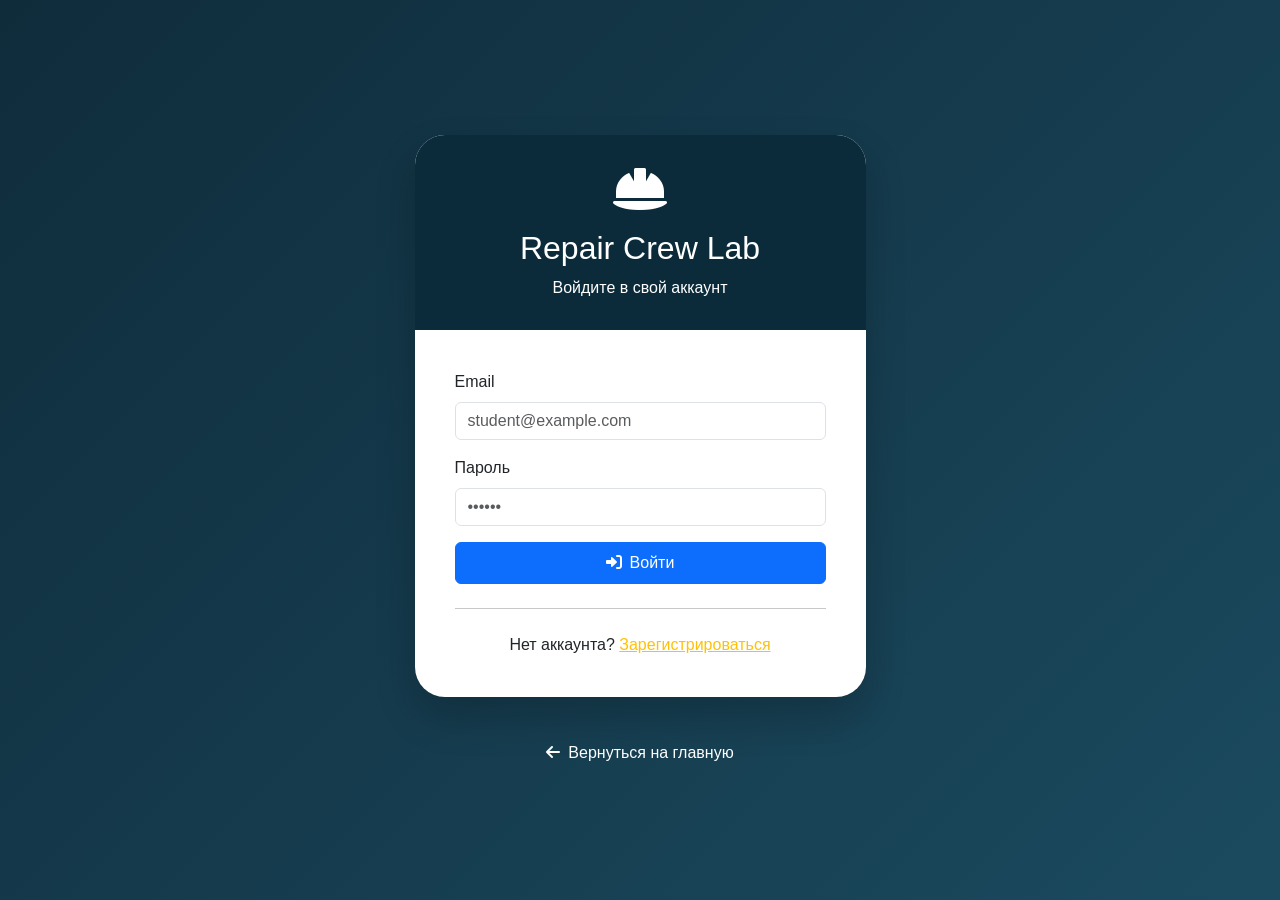
==== FRONT/login.html @ 31ef589c "Коммит 3 Добавлено много всего: 1. Система аккаунтов 2. Изменение страниц по нажатию на клавиши" ====
<!DOCTYPE html>
<html lang="ru">
<head>
    <meta charset="UTF-8">
    <meta name="viewport" content="width=device-width, initial-scale=1">
    <title>Вход | Repair Crew Lab</title>
    
    <link href="https://cdn.jsdelivr.net/npm/bootstrap@5.3.3/dist/css/bootstrap.min.css" rel="stylesheet">
    <link rel="stylesheet" href="https://cdnjs.cloudflare.com/ajax/libs/font-awesome/6.0.0-beta3/css/all.min.css">
    <link rel="stylesheet" href="css/style.css">
    
    <style>
        /* Дополнительные стили только для страницы входа */
        .login-page {
            min-height: 100vh;
            background: linear-gradient(135deg, #0f2c3b 0%, #1b4a5f 100%);
            display: flex;
            align-items: center;
            padding: 40px 0;
        }
        .login-card {
            border-radius: 30px;
            box-shadow: 0 20px 40px rgba(0,0,0,0.2);
            border: none;
            overflow: hidden;
        }
        .login-header {
            background: #0b2b3b;
            color: white;
            padding: 30px;
            text-align: center;
        }
        .login-body {
            padding: 40px;
        }
        .back-link {
            display: inline-block;
            margin-top: 20px;
            color: white;
            text-decoration: none;
        }
        .back-link:hover {
            color: #FFB347;
        }
    </style>
</head>
<body>

<div class="login-page">
    <div class="container">
        <div class="row justify-content-center">
            <div class="col-md-6 col-lg-5">
                
                <!-- Карточка входа -->
                <div class="card login-card">
                    <div class="login-header">
                        <i class="fas fa-hard-hat fa-3x mb-3"></i>
                        <h2 class="mb-0">Repair Crew Lab</h2>
                        <p class="mb-0 mt-2">Войдите в свой аккаунт</p>
                    </div>
                    <div class="login-body">
                        
                        <!-- Форма входа -->
                        <form id="loginForm">
                            <div class="mb-3">
                                <label class="form-label">Email</label>
                                <input type="email" class="form-control" id="loginEmail" placeholder="student@example.com" required>
                            </div>
                            <div class="mb-3">
                                <label class="form-label">Пароль</label>
                                <input type="password" class="form-control" id="loginPassword" placeholder="••••••" required>
                            </div>
                            <div id="loginError" class="text-danger small mb-3"></div>
                            <button type="submit" class="btn btn-primary w-100 py-2">
                                <i class="fas fa-sign-in-alt me-2"></i>Войти
                            </button>
                        </form>
                        
                        <hr class="my-4">
                        
                        <div class="text-center">
                            <p class="mb-0">Нет аккаунта? 
                                <a href="register.html" class="text-warning">Зарегистрироваться</a>
                            </p>
                        </div>
                    </div>
                </div>
                
                <!-- Ссылка назад на главную -->
                <div class="text-center mt-4">
                    <a href="index.html" class="back-link">
                        <i class="fas fa-arrow-left me-2"></i>Вернуться на главную
                    </a>
                </div>
                
            </div>
        </div>
    </div>
</div>

<script src="https://cdn.jsdelivr.net/npm/bootstrap@5.3.3/dist/js/bootstrap.bundle.min.js"></script>
<script>
    // Функции для работы с пользователями
    function loginUser(email, password) {
        const users = JSON.parse(localStorage.getItem('users') || '[]');
        const user = users.find(u => u.email === email && u.password === password);
        if (user) {
            const currentUser = { id: user.id, fullName: user.fullName, email: user.email };
            localStorage.setItem('currentUser', JSON.stringify(currentUser));
            return true;
        }
        return false;
    }
    
    // Обработка формы входа
    document.getElementById('loginForm').addEventListener('submit', (e) => {
        e.preventDefault();
        const email = document.getElementById('loginEmail').value.trim();
        const password = document.getElementById('loginPassword').value;
        
        if (loginUser(email, password)) {
            // Успешный вход - переходим на главную
            window.location.href = 'index.html';
        } else {
            document.getElementById('loginError').innerText = 'Неверный email или пароль';
        }
    });
</script>

</body>
</html>
---- FRONT/css/style.css ----
* {
    margin: 0;
    padding: 0;
    box-sizing: border-box;
}

body {
    font-family: 'Segoe UI', Roboto, sans-serif;
    background: #f4f7fc;
    display: flex;
    flex-direction: column;
    min-height: 100vh;
}

/* Стили для навбара */
.navbar {
    background: #0b2b3b !important;
    box-shadow: 0 4px 12px rgba(0,0,0,0.08);
    padding: 0.8rem 0;
}

.navbar-brand {
    font-weight: 700;
    font-size: 1.7rem;
    background: linear-gradient(#FFD966, #FFB347);
    -webkit-background-clip: text;
    background-clip: text;
    color: transparent !important;
}

.nav-link {
    font-weight: 500;
    transition: 0.2s;
    color: #f0f3f8 !important;
}

.nav-link:hover {
    color: #FFC857 !important;
    transform: translateY(-2px);
}

/* Hero секция */
.hero {
    background: linear-gradient(#0f2c3b 0%, #1b4a5f 100%);
    padding: 5rem 0;
    position: relative;
}

.hero h1 {
    font-weight: 800;
    text-shadow: 0 2px 5px rgba(0,0,0,0.2);
}

.footer {
    margin-top: auto;
    background: #0b2b3b;
}
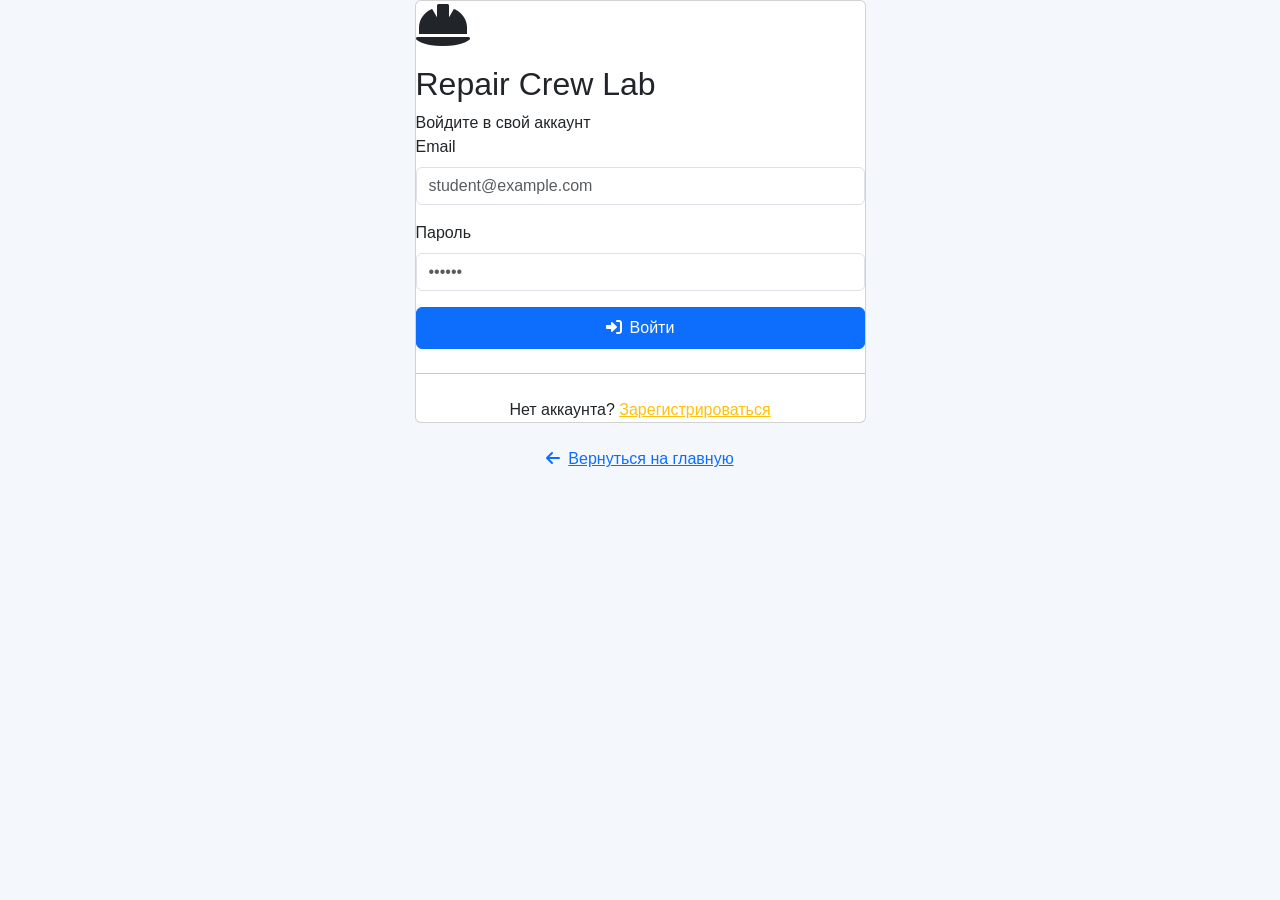
==== commit 9d2b6b31: "Update login.html Тоже убраны style, script части в другие файлы" ====
--- a/FRONT/login.html
+++ b/FRONT/login.html
@@ -4,45 +4,11 @@
     <meta charset="UTF-8">
     <meta name="viewport" content="width=device-width, initial-scale=1">
     <title>Вход | Repair Crew Lab</title>
-    
+
     <link href="https://cdn.jsdelivr.net/npm/bootstrap@5.3.3/dist/css/bootstrap.min.css" rel="stylesheet">
     <link rel="stylesheet" href="https://cdnjs.cloudflare.com/ajax/libs/font-awesome/6.0.0-beta3/css/all.min.css">
     <link rel="stylesheet" href="css/style.css">
-    
-    <style>
-        /* Дополнительные стили только для страницы входа */
-        .login-page {
-            min-height: 100vh;
-            background: linear-gradient(135deg, #0f2c3b 0%, #1b4a5f 100%);
-            display: flex;
-            align-items: center;
-            padding: 40px 0;
-        }
-        .login-card {
-            border-radius: 30px;
-            box-shadow: 0 20px 40px rgba(0,0,0,0.2);
-            border: none;
-            overflow: hidden;
-        }
-        .login-header {
-            background: #0b2b3b;
-            color: white;
-            padding: 30px;
-            text-align: center;
-        }
-        .login-body {
-            padding: 40px;
-        }
-        .back-link {
-            display: inline-block;
-            margin-top: 20px;
-            color: white;
-            text-decoration: none;
-        }
-        .back-link:hover {
-            color: #FFB347;
-        }
-    </style>
+
 </head>
 <body>
 
@@ -50,7 +16,7 @@
     <div class="container">
         <div class="row justify-content-center">
             <div class="col-md-6 col-lg-5">
-                
+
                 <!-- Карточка входа -->
                 <div class="card login-card">
                     <div class="login-header">
@@ -59,7 +25,7 @@
                         <p class="mb-0 mt-2">Войдите в свой аккаунт</p>
                     </div>
                     <div class="login-body">
-                        
+
                         <!-- Форма входа -->
                         <form id="loginForm">
                             <div class="mb-3">
@@ -75,57 +41,30 @@
                                 <i class="fas fa-sign-in-alt me-2"></i>Войти
                             </button>
                         </form>
-                        
+
                         <hr class="my-4">
-                        
+
                         <div class="text-center">
-                            <p class="mb-0">Нет аккаунта? 
+                            <p class="mb-0">Нет аккаунта?
                                 <a href="register.html" class="text-warning">Зарегистрироваться</a>
                             </p>
                         </div>
                     </div>
                 </div>
-                
+
                 <!-- Ссылка назад на главную -->
                 <div class="text-center mt-4">
                     <a href="index.html" class="back-link">
                         <i class="fas fa-arrow-left me-2"></i>Вернуться на главную
                     </a>
                 </div>
-                
+
             </div>
         </div>
     </div>
 </div>
 
 <script src="https://cdn.jsdelivr.net/npm/bootstrap@5.3.3/dist/js/bootstrap.bundle.min.js"></script>
-<script>
-    // Функции для работы с пользователями
-    function loginUser(email, password) {
-        const users = JSON.parse(localStorage.getItem('users') || '[]');
-        const user = users.find(u => u.email === email && u.password === password);
-        if (user) {
-            const currentUser = { id: user.id, fullName: user.fullName, email: user.email };
-            localStorage.setItem('currentUser', JSON.stringify(currentUser));
-            return true;
-        }
-        return false;
-    }
-    
-    // Обработка формы входа
-    document.getElementById('loginForm').addEventListener('submit', (e) => {
-        e.preventDefault();
-        const email = document.getElementById('loginEmail').value.trim();
-        const password = document.getElementById('loginPassword').value;
-        
-        if (loginUser(email, password)) {
-            // Успешный вход - переходим на главную
-            window.location.href = 'index.html';
-        } else {
-            document.getElementById('loginError').innerText = 'Неверный email или пароль';
-        }
-    });
-</script>
-
+    <script src="js/script.js"></script>
 </body>
-</html>+</html>
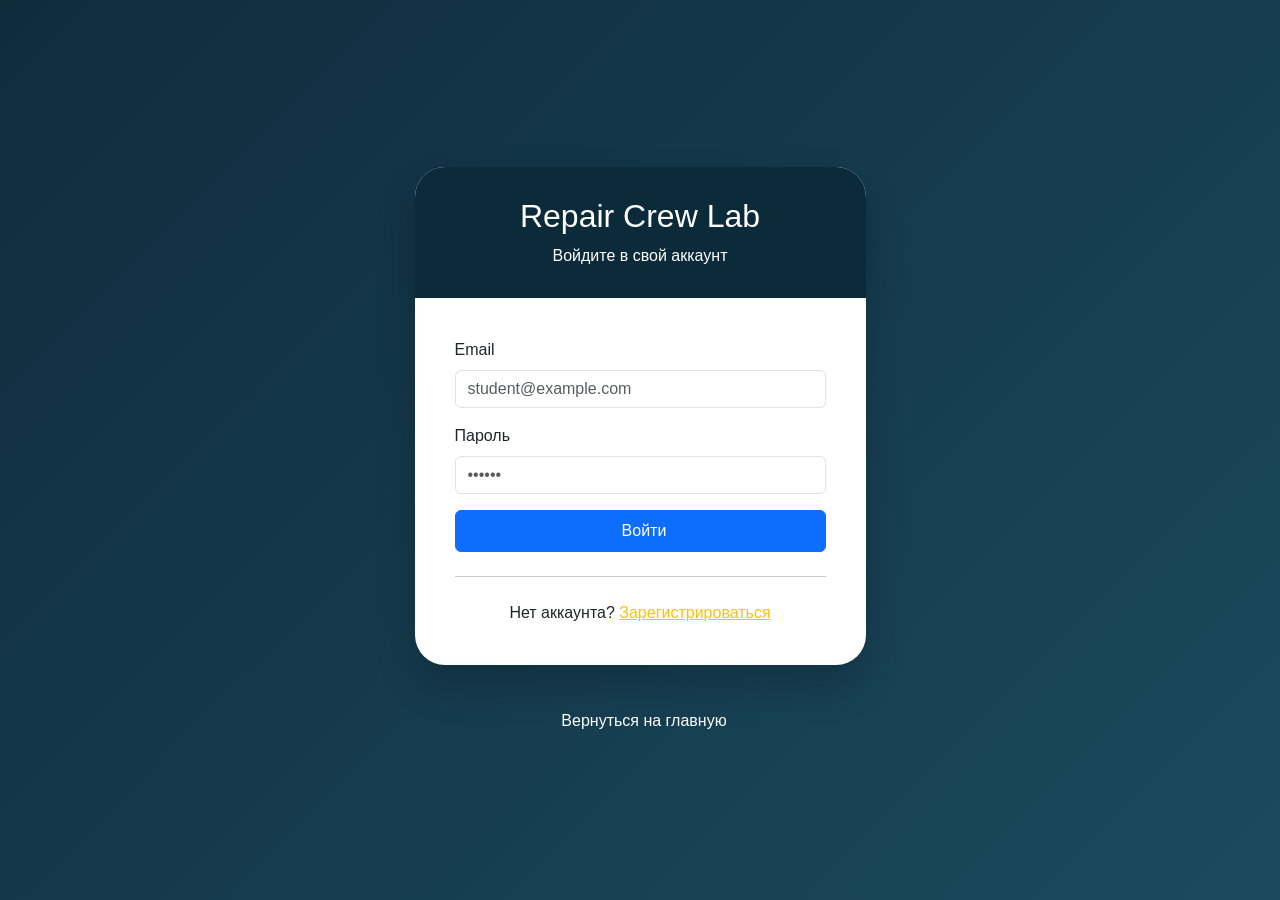
==== commit 946c4498: "Update login.html" ====
--- a/FRONT/login.html
+++ b/FRONT/login.html
@@ -4,11 +4,8 @@
     <meta charset="UTF-8">
     <meta name="viewport" content="width=device-width, initial-scale=1">
     <title>Вход | Repair Crew Lab</title>
-
     <link href="https://cdn.jsdelivr.net/npm/bootstrap@5.3.3/dist/css/bootstrap.min.css" rel="stylesheet">
-    <link rel="stylesheet" href="https://cdnjs.cloudflare.com/ajax/libs/font-awesome/6.0.0-beta3/css/all.min.css">
     <link rel="stylesheet" href="css/style.css">
-
 </head>
 <body>
 
@@ -16,8 +13,6 @@
     <div class="container">
         <div class="row justify-content-center">
             <div class="col-md-6 col-lg-5">
-
-                <!-- Карточка входа -->
                 <div class="card login-card">
                     <div class="login-header">
                         <i class="fas fa-hard-hat fa-3x mb-3"></i>
@@ -25,8 +20,6 @@
                         <p class="mb-0 mt-2">Войдите в свой аккаунт</p>
                     </div>
                     <div class="login-body">
-
-                        <!-- Форма входа -->
                         <form id="loginForm">
                             <div class="mb-3">
                                 <label class="form-label">Email</label>
@@ -52,19 +45,46 @@
                     </div>
                 </div>
 
-                <!-- Ссылка назад на главную -->
                 <div class="text-center mt-4">
                     <a href="index.html" class="back-link">
                         <i class="fas fa-arrow-left me-2"></i>Вернуться на главную
                     </a>
                 </div>
-
             </div>
         </div>
     </div>
 </div>
 
 <script src="https://cdn.jsdelivr.net/npm/bootstrap@5.3.3/dist/js/bootstrap.bundle.min.js"></script>
-    <script src="js/script.js"></script>
+
+<script>
+document.getElementById('loginForm').addEventListener('submit', async (e) => {
+    e.preventDefault();
+
+    const email = document.getElementById('loginEmail').value.trim();
+    const password = document.getElementById('loginPassword').value;
+    const errorDiv = document.getElementById('loginError');
+
+    try {
+        const response = await fetch('http://26.85.237.69:5000/api/login', {
+            method: 'POST',
+            headers: { 'Content-Type': 'application/json' },
+            body: JSON.stringify({ email, password })
+        });
+
+        const data = await response.json();
+
+        if (response.ok && data.success) {
+            const user = data.user || data.data;
+            const userEncoded = btoa(JSON.stringify(user));
+            window.location.href = `index.html?user=${userEncoded}`;
+        } else {
+            errorDiv.textContent = data.message || 'Неверный email или пароль';
+        }
+    } catch (error) {
+        errorDiv.textContent = 'Ошибка соединения с сервером';
+    }
+});
+</script>
 </body>
 </html>
--- a/FRONT/css/style.css
+++ b/FRONT/css/style.css
@@ -55,3 +55,69 @@
     margin-top: auto;
     background: #0b2b3b;
 }
+
+     .register-page {
+            min-height: 100vh;
+            background: linear-gradient(135deg, #0f2c3b 0%, #1b4a5f 100%);
+            display: flex;
+            align-items: center;
+            padding: 40px 0;
+        }
+        .register-card {
+            border-radius: 30px;
+            box-shadow: 0 20px 40px rgba(0,0,0,0.2);
+            border: none;
+            overflow: hidden;
+        }
+        .register-header {
+            background: #0b2b3b;
+            color: white;
+            padding: 30px;
+            text-align: center;
+        }
+        .register-body {
+            padding: 40px;
+        }
+        .back-link {
+            display: inline-block;
+            margin-top: 20px;
+            color: white;
+            text-decoration: none;
+        }
+        .back-link:hover {
+            color: #FFB347;
+        }
+
+
+        /* Дополнительные стили только для страницы входа */
+        .login-page {
+            min-height: 100vh;
+            background: linear-gradient(135deg, #0f2c3b 0%, #1b4a5f 100%);
+            display: flex;
+            align-items: center;
+            padding: 40px 0;
+        }
+        .login-card {
+            border-radius: 30px;
+            box-shadow: 0 20px 40px rgba(0,0,0,0.2);
+            border: none;
+            overflow: hidden;
+        }
+        .login-header {
+            background: #0b2b3b;
+            color: white;
+            padding: 30px;
+            text-align: center;
+        }
+        .login-body {
+            padding: 40px;
+        }
+        .back-link {
+            display: inline-block;
+            margin-top: 20px;
+            color: white;
+            text-decoration: none;
+        }
+        .back-link:hover {
+            color: #FFB347;
+        }
